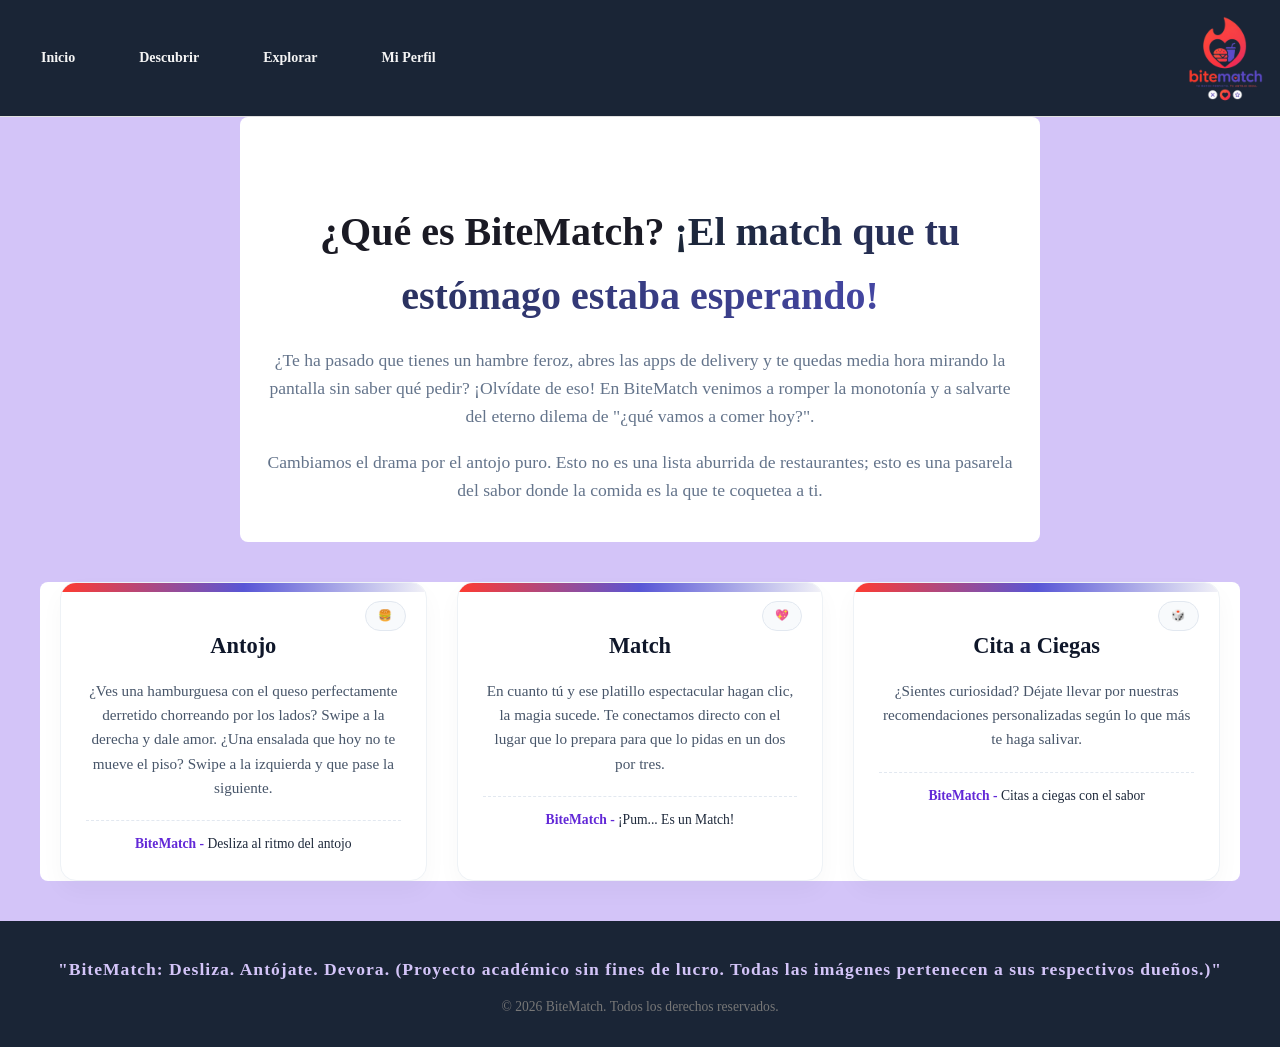
==== index.html @ 39c51959 "Add files via upload" ====
<!DOCTYPE html>
<html lang="es">
<head>
    <meta charset="UTF-8">
    <meta name="viewport" content="width=device-width, initial-scale=1.0">
    <title>BiteMatch</title>
    <link rel="stylesheet" href="estilos.css">
</head>
<body>

    <header class="main-header">
        <nav class="nav-menu">
            <a href="index.html">Inicio</a>
            <a href="2descubre.html">Descubrir</a>
            <a href="explorar.html">Explorar</a>
            <a href="miperfil.html">Mi Perfil</a>
        </nav>
        <div class="logo-container">
            <img src="Logo-removebg-preview.png"Logo de BiteMatch">
        </div>
    </header>

    <main class="content-container">
        
        <section class="intro-section">
            <h2>¿Qué es BiteMatch? <span class="texto-gradiente">¡El match que tu estómago estaba esperando!</span></h2>
            <p>¿Te ha pasado que tienes un hambre feroz, abres las apps de delivery y te quedas media hora mirando la pantalla sin saber qué pedir? ¡Olvídate de eso! En BiteMatch venimos a romper la monotonía y a salvarte del eterno dilema de "¿qué vamos a comer hoy?".</p>
            <p>Cambiamos el drama por el antojo puro. Esto no es una lista aburrida de restaurantes; esto es una pasarela del sabor donde la comida es la que te coquetea a ti.</p>
        </section>

        <section class="grid-herramientas">

            <article class="card-herramienta card-video">
                <div class="badge-plataforma">🍔</div>
                <div class="card-body">
                    <h3>Antojo</h3>
                    <p class="descripcion">¿Ves una hamburguesa con el queso perfectamente derretido chorreando por los lados? Swipe a la derecha y dale amor. ¿Una ensalada que hoy no te mueve el piso? Swipe a la izquierda y que pase la siguiente.</p>
                    <span class="uso-clave"><strong>BiteMatch -</strong> Desliza al ritmo del antojo</span>
                </div>
            </article>

            <article class="card-herramienta card-gestion">
                <div class="badge-plataforma">💖</div>
                <div class="card-body">
                    <h3>Match</h3>
                    <p class="descripcion">En cuanto tú y ese platillo espectacular hagan clic, la magia sucede. Te conectamos directo con el lugar que lo prepara para que lo pidas en un dos por tres.</p>
                    <span class="uso-clave"><strong>BiteMatch -</strong> ¡Pum... Es un Match!</span>
                </div>
            </article>

            <article class="card-herramienta card-diseno">
                <div class="badge-plataforma">🎲</div>
                <div class="card-body">
                    <h3>Cita a Ciegas</h3>
                    <p class="descripcion">¿Sientes curiosidad? Déjate llevar por nuestras recomendaciones personalizadas según lo que más te haga salivar.</p>
                    <span class="uso-clave"><strong>BiteMatch -</strong> Citas a ciegas con el sabor</span>
                </div>
            </article>

        </section>
    </main>
<footer class="main-footer">
        <p class="slogan">"BiteMatch: Desliza. Antójate. Devora. (Proyecto académico sin fines de lucro. Todas las imágenes pertenecen a sus respectivos dueños.)"</p>
        <p class="copyright">&copy; 2026 BiteMatch. Todos los derechos reservados.</p>
    </footer>
</body>
</html>
</body>
</html>
---- estilos.css ----
@font-face { font-family : "Jupiteroid"; src: url(jupiteroid/Jupiteroid-Bold.ttf); font-weight: bold;}
body { font-family: "Jupiteroid", san-serif ; line-height: 1.6; margin: 0; padding: 0; background: #D3C4F8; background-attachment: fixed; align-items: center; color: #333333; }
.main-header { background:#1A2536; color: #1A2536; padding: 1rem; align-items: center; text-align: center; display: flex; justify-content: space-between; padding: 8px 5px;  border-bottom: 1px solid #e0e0e0;}
.logo-container img { max-height: 100px; width: auto; display: block;}
.nav-menu { background:#1A2536; padding: 5px 10px; text-align: center; display: flex; gap: 12px; }
.nav-menu a { color: whitesmoke; margin: 0 15px; text-decoration: none; font-weight: bold;  font-size: 14px; text-shadow: black; padding: 0.1px 11px} 
nav a:hover { color: #5856D6;  text-decoration: underline;}
section {text-align: center; padding: 20px; max-width: 800px; margin: auto; background: white; margin-top: 20px; border-radius: 8px; }
  /* USO CELULAR */
* {
    box-sizing: border-box;
}
/* Hace que las imágenes y tarjetas se adapten al ancho móvil */
img {
    max-width: 100%;
    height: auto;
}
/* Reglas específicas para pantallas de teléfono */
@media (max-width: 600px) {
    body {
        padding: 10px;
    }
    .tinder-section,
    .food-card {
        width: 100%;
        max-width: 100%;
    }
    .filtros-avanzados {
        flex-direction: column;
        align-items: stretch;
    }
}
:root {
            --primary-red: #ff4b4b;
            --primary-purple: #6332c2;
            --gradient-main:#1A2536;
        }
        .toggle-checkbox:checked {
            right: 0;
            border-color: var(--primary-red);
        }
        .toggle-checkbox:checked + .toggle-label {
            background-color: var(--primary-red);
        }

        .btn-gradient {
            background: var(--gradient-main);
            transition: all 0.3s ease;
        }
        .btn-gradient:hover {
            opacity: 0.9;
            transform: translateY(-1px);
        }
        .btn-gradient:active {
            transform: scale(0.98);
        }

        .input-field {
            width: 100%;
            padding: 12px 16px;
            border-radius: 12px;
            border: 1px solid #e5e7eb;
            background-color: #f9fafb;
            transition: border-color 0.2s;
        }
        .input-field:focus {
            outline: none;
            border-color: var(--primary-purple);
            background-color: white;
        }

        .avatar-gradient {
            background: var(--gradient-main);
        }
.intro-section {
    text-align: center;
    padding: 50px 20px 20px;
    max-width: 800px;
    margin: 0 auto;
}
.intro-section h2 {
    font-size: 2.5rem;
    color: #1a1a24;
    margin-bottom: 10px;
    font-weight: 800;
}
.texto-gradiente {
    background: linear-gradient(45deg, #1A2536, #5856D6, #F2F2F7);
    background-size: 300% auto;
    -webkit-background-clip: text;
    -webkit-text-fill-color: transparent;
    font-weight: 900;
}
.intro-section p {
    color: #64748b;
    font-size: 1.1rem;
}
.grid-herramientas {
    display: grid;
    grid-template-columns: repeat(auto-fit, minmax(320px, 1fr));
    gap: 30px;
    max-width: 1200px;
    margin: 40px auto;
    padding: 0 20px;
}
.card-herramienta {
    background-color: #ffffff;
    border-radius: 16px;
    position: relative;
    padding: 30px 25px 25px;
    box-shadow: 0 10px 25px rgba(0, 0, 0, 0.03);
    border: 1px solid #eef2f6;
    overflow: hidden;
    transition: all 0.3s cubic-bezier(0.25, 0.8, 0.25, 1);
}
.card-herramienta:hover {
    transform: translateY(-8px);
    box-shadow: 0 20px 35px rgba(98, 40, 215, 0.12);
}
.card-herramienta::before {
    content: '';
    position: absolute;
    top: 0;
    left: 0;
    width: 100%;
    height: 9px;
}
.card-video::before { background: linear-gradient(95deg, #FF3B30, #5856D6, #F2F2F7); }      
.card-gestion::before { background: linear-gradient(95deg, #FF3B30, #5856D6, #F2F2F7); }     
.card-diseno::before { background:linear-gradient(95deg, #FF3B30, #5856D6, #F2F2F7); }      
.badge-plataforma {
    position: absolute;
    top: 18px;
    right: 20px;
    background-color: #f8fafc;
    color: #475569;
    font-size: 0.7rem;
    font-weight: 700;
    padding: 5px 12px;
    border-radius: 30px;
    text-transform: uppercase;
    letter-spacing: 0.5px;
    border: 1px solid #e2e8f0;
}
.card-body h3 {
    margin-top: 15px;
    margin-bottom: 12px;
    color: #0f172a;
    font-size: 1.4rem;
    font-weight: 700;
}
.descripcion {
    color: #475569;
    font-size: 0.95rem;
    line-height: 1.6;
    margin-bottom: 20px;
}
.uso-clave {
    display: block;
    font-size: 0.85rem;
    color: #1e293b;
    border-top: 1px dashed #e2e8f0;
    padding-top: 12px;
}
.uso-clave strong {
    color: #6228d7;
}
.main-footer {
    background-color:#1A2536;; 
    text-align: center;
    padding: 15px 20px;
    margin-top: 40px;
    border-top: 1px solid rgba(0, 0, 0, 0.05);
}
.main-footer .slogan {
    font-size: 1.1rem;
    font-weight: bold;
    color: #D3C4F8;
    letter-spacing: 1px;
    margin-bottom: 5px;
}
.main-footer .copyright {
    font-size: 0.85rem;
    color: #777;
}

/* 2.SECCIÓN : BÚSQUEDA, FILTROS Y BURBUJAS*/
.explorar-section { 
    padding: 50px 20px; 
    max-width: 850px; 
    margin: 0 auto; 
}

.filtros-avanzados { 
    display: flex; 
    justify-content: space-between; 
    align-items: center; 
    gap: 20px; 
    background-color: #ffffff; 
    padding: 20px 25px; 
    border: 1px solid #e2e8f0; 
    margin-bottom: 40px; 
    flex-wrap: wrap; 
}

.filtro-grupo label { 
    font-size: 0.85rem; 
    font-weight: 700; 
    color: #4a5568; 
    margin-bottom: 6px; 
    text-transform: uppercase; 
    letter-spacing: 0.5px; 
}

.slider-contenedor { 
    display: flex; 
    align-items: center; 
    width: 100%; 
    gap: 12px; 
}

.slider-filtro { 
    flex-grow: 1; 
    accent-color: #5856D6; 
    cursor: pointer; 
}

.burbujas-contenedor { 
    display: flex; 
    flex-wrap: wrap; 
    justify-content: center; 
    gap: 12px; 
    padding: 20px 10px; 
    width: 100%; 
    max-width: 1000px; 
    margin: 0 auto; 
}

.burbuja-antojo { 
    display: inline-flex; 
    align-items: center; 
    gap: 8px; 
    padding: 10px 20px; 
    background-color: #ffffff; 
    color: #333333; 
    font-size: 14px; 
    font-weight: 600; 
    border: 1px solid #e2e8f0; 
    cursor: pointer; 
}

.burbuja-antojo:hover { 
    background-color: #FF3B30; 
    color: #ffffff; 
    border-color: #FF3B30; 
}

.burbuja-emoji { font-size: 18px; line-height: 1; }
.burbuja-texto { white-space: nowrap; }
select {
    padding: 8px 12px;
    border: 1px solid #ccc; 
    border-radius: 8px;
    background-color: #ffffff;
    font-size: 14px;
    cursor:pointer;
    outline:none;
    }
    select:hover {
        border-color: #5856D6;
    }
  
input[type="text"] {
    padding: 8px 12px;
    border: 1px solid #ccc;
    border-radius: 8px;
    font-size: 14px;
    outline: none;
}

button {
    padding: 8px 16px;
    border: none;
    border-radius: 8px;
    background-color: #5856D6;
    color: white;
    font-size: 14px;
    font-weight: bold;
    cursor: pointer;
}

button:hover {
    background-color: #FF3B30;
}
/* ==========================================================================
   3. ESTILOS EXCLUSIVOS PARA LA SECCIÓN "DESCUBRIR" (ESTILO TINDER)
   ========================================================================== */
.descubrir-container {
    display: flex;
    justify-content: center;
    align-items: center;
    min-height: calc(100vh - 220px);
    padding: 20px 10px;
}
.tinder-section {
    position: relative;
    width: 100%;
    max-width: 520px; 
    display: flex;
    flex-direction: column;
    align-items: center;
    gap: 25px;
}
.food-card {
    position: relative;
    width: 100%;
    height: 360px; 
    border-radius: 24px;
    overflow: hidden;
    background-color: #fff;
    box-shadow: 0 12px 35px rgba(0, 0, 0, 0.15);
    transition: transform 0.45s cubic-bezier(0.175, 0.885, 0.32, 1.275), opacity 0.45s ease;
    user-select: none;
    cursor: pointer;
}
.card-image-real {
    width: 100%;
    height: 100%;
    object-fit: cover;
    display: block;
}
.card-info-tinder {
    position: absolute;
    bottom: 0;
    left: 0;
    width: 100%;
    padding: 50px 20px 25px 20px;
    background: linear-gradient(to top, rgba(0, 0, 0, 0.85) 0%, rgba(0, 0, 0, 0.3) 65%, transparent 100%);
    color: white;
    z-index: 2;
    text-align: left;
}
.card-info-tinder h3 {
    font-size: 28px;
    font-weight: 700;
    margin-bottom: 4px;
    color: #ffffff;
}
.card-info-tinder p {
    font-size: 16px;
    opacity: 0.9;
    color: #f1f5f9;
}
.indicadores-fotos {
    position: absolute;
    top: 15px;
    left: 15px;
    right: 15px;
    display: flex;
    gap: 6px;
    z-index: 3;
}
.indicador-barra {
    flex: 1;
    height: 4px;
    background: rgba(255, 255, 255, 0.35);
    border-radius: 2px;
}
.indicador-barra.active {
    background: rgba(255, 255, 255, 0.95);
}
.tinder-buttons {
    display: flex !important;
    justify-content: center !important;
    align-items: center !important;
    gap: 20px !important;
    width: 100% !important;
    margin-top: 15px !important;
    margin-bottom: 15px !important;
    z-index: 10 !important;
}
.btn-tinder {
    border: none !important;
    background-color: #ffffff !important; 
    border-radius: 50% !important;
    display: flex !important;
    justify-content: center !important;
    align-items: center !important;
    cursor: pointer !important;
    box-shadow: 0 8px 20px rgba(0, 0, 0, 0.15) !important; 
    transition: transform 0.2s cubic-bezier(0.175, 0.885, 0.32, 1.275) !important;
    padding: 0 !important;
}

.btn-tinder:hover { 
    transform: scale(1.15) !important; 
}

.btn-tinder:active { 
    transform: scale(0.9) !important; 
    }
.hui {
    margin: 55m
    }
/* Dimensiones y colores de los iconos para X, Estrella y Corazón */
.btn-dislike { 
    width: 65px !important; 
    height: 65px !important; 
    font-size: 24px !important; 
    color: #ff002b !important; 
}

.btn-superlike { 
    width: 52px !important; 
    height: 52px !important; 
    font-size: 20px !important; 
    color: #ffcc00 !important; 
}

.btn-like { 
    width: 65px !important; 
    height: 65px !important; 
    font-size: 24px !important; 
    color: #ff0000 !important; 
}


.swipe-left { transform: translateX(-150%) rotate(-15deg) !important; opacity: 0; }
.swipe-right { transform: translateX(150%) rotate(15deg) !important; opacity: 0; }

.match-popup {
    position: fixed;
    top: 0;
    left: 0;
    width: 100%;
    height: 100%;
    background-color: rgba(0, 0, 0, 0.85);
    display: flex;
    justify-content: center;
    align-items: center;
    z-index: 999;
    opacity: 0;
    pointer-events: none;
    transition: opacity 0.3s ease;
}
.match-popup.show { opacity: 1; pointer-events: auto; }
.match-content {
    background: white;
    width: 85%;
    max-width: 320px;
    padding: 35px 25px;
    border-radius: 24px;
    text-align: center;
}
.match-content h2 { color: #ea580c; font-size: 26px; margin-bottom: 12px; }
.match-content p { color: #64748b; font-size: 15px; margin-bottom: 15px; }
.match-emoji { font-size: 40px; margin-bottom: 25px; }

.btn-continuar {
    background: linear-gradient(135deg, #f97316, #ea580c);
    color: white;
    border: none;
    padding: 14px 30px;
    border-radius: 50px;
    font-size: 16px;
    font-weight: 600;
    cursor: pointer;
    width: 100%;
}
section { text-align: center; padding: 20px; max-width: 800px; background: white; }
/* ==========================================
   4. Categorías de Comida (Enlaces a Unsplash)
   ========================================== */
.categorias-container {
    display: flex;
    flex-wrap: wrap;
    justify-content: center;
    gap: 12px;
    max-width: 850px;
    margin: 20px auto 30px auto;
    padding: 0 15px;
}

.btn-categoria {
    display: inline-flex;
    align-items: center;
    gap: 8px;
    padding: 10px 20px;
    background-color: #ffffff;
    border: 1px solid #e0e0e0;
    border-radius: 12px;
    color: #333333;
    font-size: 15px;
    font-weight: 600;
    text-decoration: none;
    box-shadow: 0 2px 5px rgba(0, 0, 0, 0.05);
    transition: all 0.2s ease-in-out;
}

.btn-categoria:hover {
    transform: translateY(-2px);
    box-shadow: 0 4px 10px rgba(0, 0, 0, 0.1);
    border-color: #ccc;
    background-color: #f9f9f9;
}
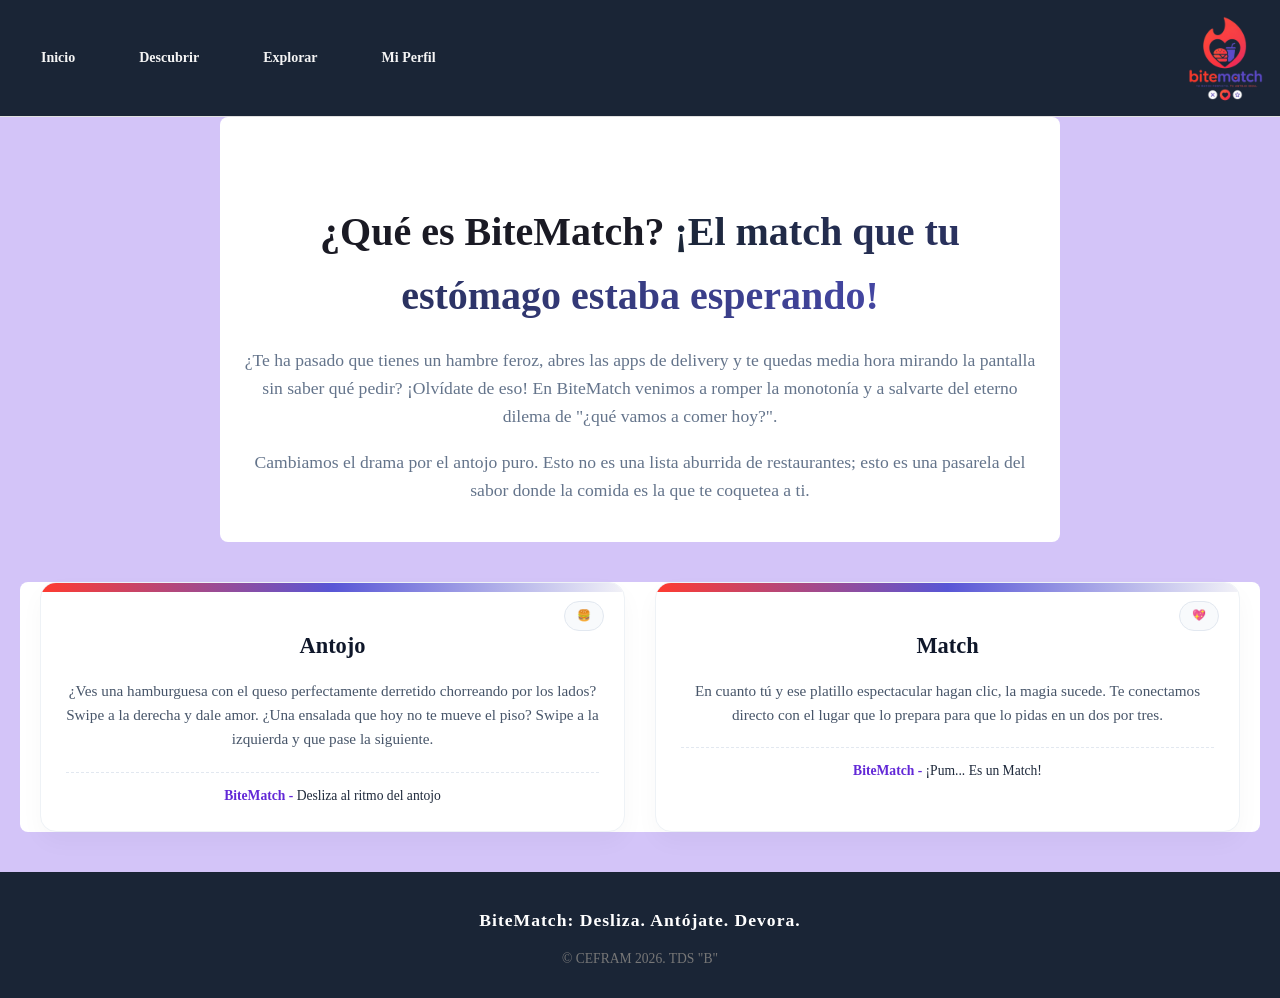
==== commit 3cb0f97d: "Add files via upload" ====
--- a/index.html
+++ b/index.html
@@ -48,20 +48,11 @@
                 </div>
             </article>
 
-            <article class="card-herramienta card-diseno">
-                <div class="badge-plataforma">🎲</div>
-                <div class="card-body">
-                    <h3>Cita a Ciegas</h3>
-                    <p class="descripcion">¿Sientes curiosidad? Déjate llevar por nuestras recomendaciones personalizadas según lo que más te haga salivar.</p>
-                    <span class="uso-clave"><strong>BiteMatch -</strong> Citas a ciegas con el sabor</span>
-                </div>
-            </article>
-
         </section>
     </main>
-<footer class="main-footer">
-        <p class="slogan">"BiteMatch: Desliza. Antójate. Devora. (Proyecto académico sin fines de lucro. Todas las imágenes pertenecen a sus respectivos dueños.)"</p>
-        <p class="copyright">&copy; 2026 BiteMatch. Todos los derechos reservados.</p>
+ <footer class="main-footer">
+        <p class="slogan">BiteMatch: Desliza. Antójate. Devora.</p>
+        <p class="copyright">&copy; CEFRAM 2026. TDS "B"</p>
     </footer>
 </body>
 </html>
--- a/estilos.css
+++ b/estilos.css
@@ -6,30 +6,24 @@
 .nav-menu a { color: whitesmoke; margin: 0 15px; text-decoration: none; font-weight: bold;  font-size: 14px; text-shadow: black; padding: 0.1px 11px} 
 nav a:hover { color: #5856D6;  text-decoration: underline;}
 section {text-align: center; padding: 20px; max-width: 800px; margin: auto; background: white; margin-top: 20px; border-radius: 8px; }
-  /* USO CELULAR */
-* {
-    box-sizing: border-box;
-}
-/* Hace que las imágenes y tarjetas se adapten al ancho móvil */
-img {
-    max-width: 100%;
-    height: auto;
-}
-/* Reglas específicas para pantallas de teléfono */
+ /* REGLAS ESPECÍFICAS PARA CELULAR (Al final del archivo) */
 @media (max-width: 600px) {
-    body {
-        padding: 10px;
-    }
-    .tinder-section,
-    .food-card {
-        width: 100%;
-        max-width: 100%;
+    .main-header {
+        flex-direction: column;
+        gap: 10px;
+    }
+    .nav-menu {
+        justify-content: center;
     }
     .filtros-avanzados {
         flex-direction: column;
         align-items: stretch;
     }
-}
+    .grid-herramientas {
+        grid-template-columns: 1fr;
+    }
+}
+
 :root {
             --primary-red: #ff4b4b;
             --primary-purple: #6332c2;
@@ -166,7 +160,7 @@
     color: #6228d7;
 }
 .main-footer {
-    background-color:#1A2536;; 
+    background-color:#1a2536; 
     text-align: center;
     padding: 15px 20px;
     margin-top: 40px;
@@ -175,7 +169,7 @@
 .main-footer .slogan {
     font-size: 1.1rem;
     font-weight: bold;
-    color: #D3C4F8;
+    color: white;
     letter-spacing: 1px;
     margin-bottom: 5px;
 }
@@ -400,7 +394,7 @@
     transform: scale(0.9) !important; 
     }
 .hui {
-    margin: 55m
+    margin: 55m;
     }
 /* Dimensiones y colores de los iconos para X, Estrella y Corazón */
 .btn-dislike { 
@@ -467,39 +461,4 @@
     cursor: pointer;
     width: 100%;
 }
-section { text-align: center; padding: 20px; max-width: 800px; background: white; }
-/* ==========================================
-   4. Categorías de Comida (Enlaces a Unsplash)
-   ========================================== */
-.categorias-container {
-    display: flex;
-    flex-wrap: wrap;
-    justify-content: center;
-    gap: 12px;
-    max-width: 850px;
-    margin: 20px auto 30px auto;
-    padding: 0 15px;
-}
-
-.btn-categoria {
-    display: inline-flex;
-    align-items: center;
-    gap: 8px;
-    padding: 10px 20px;
-    background-color: #ffffff;
-    border: 1px solid #e0e0e0;
-    border-radius: 12px;
-    color: #333333;
-    font-size: 15px;
-    font-weight: 600;
-    text-decoration: none;
-    box-shadow: 0 2px 5px rgba(0, 0, 0, 0.05);
-    transition: all 0.2s ease-in-out;
-}
-
-.btn-categoria:hover {
-    transform: translateY(-2px);
-    box-shadow: 0 4px 10px rgba(0, 0, 0, 0.1);
-    border-color: #ccc;
-    background-color: #f9f9f9;
-}+section { text-align: center; padding: 20px; max-width: 800px; background: white; }
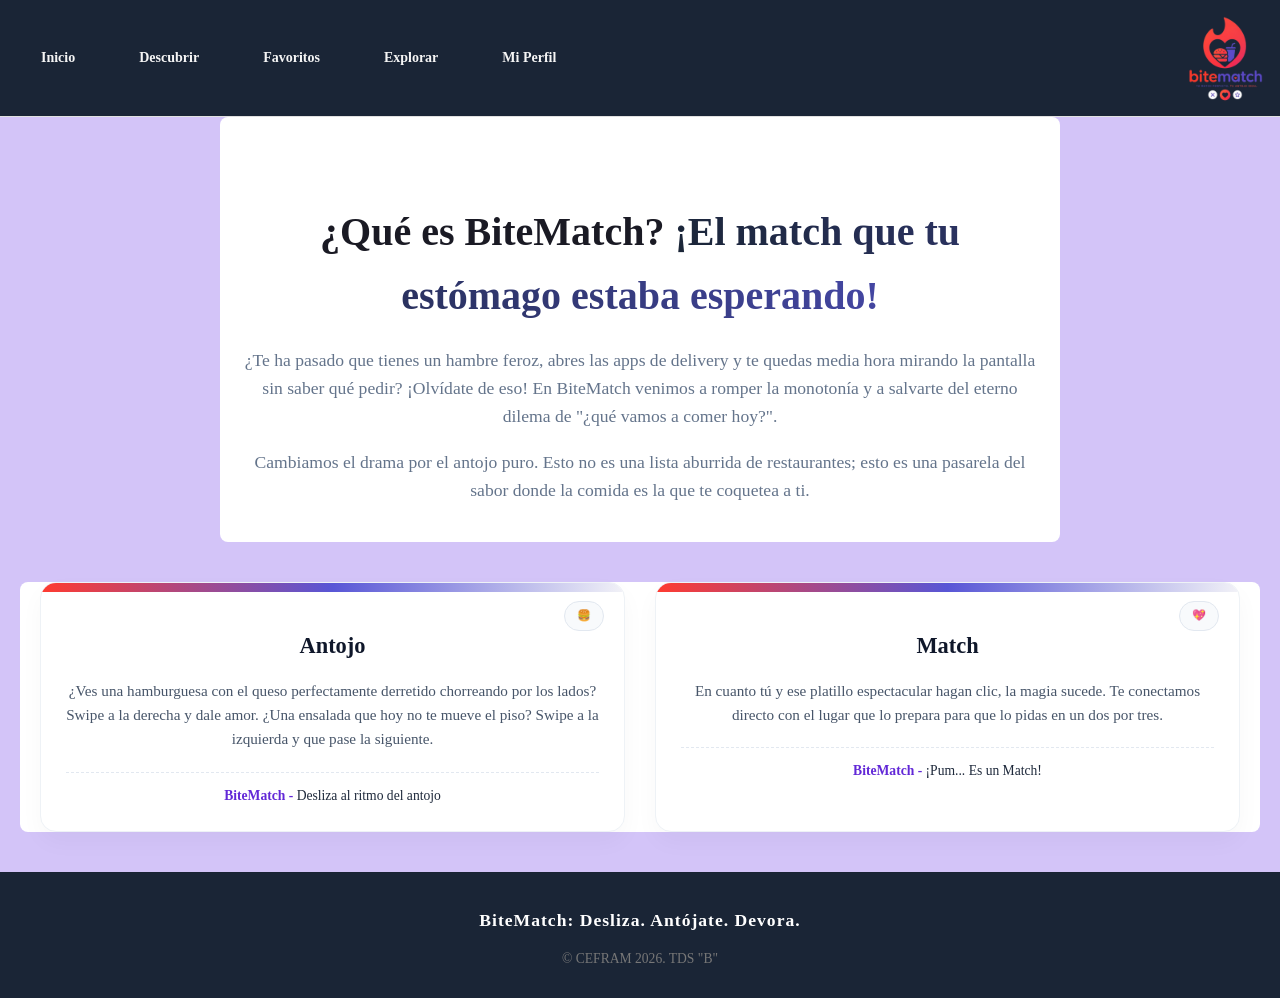
==== commit 23830707: "Add 'Favoritos' link to navigation menu" ====
--- a/index.html
+++ b/index.html
@@ -12,7 +12,8 @@
         <nav class="nav-menu">
             <a href="index.html">Inicio</a>
             <a href="2descubre.html">Descubrir</a>
-            <a href="explorar.html">Explorar</a>
+            <a href="favoritos.html">Favoritos</a>
+            <a href="explorar.html">Explorar</a> 
             <a href="miperfil.html">Mi Perfil</a>
         </nav>
         <div class="logo-container">
@@ -57,4 +58,4 @@
 </body>
 </html>
 </body>
-</html>+</html>
--- a/estilos.css
+++ b/estilos.css
@@ -6,21 +6,35 @@
 .nav-menu a { color: whitesmoke; margin: 0 15px; text-decoration: none; font-weight: bold;  font-size: 14px; text-shadow: black; padding: 0.1px 11px} 
 nav a:hover { color: #5856D6;  text-decoration: underline;}
 section {text-align: center; padding: 20px; max-width: 800px; margin: auto; background: white; margin-top: 20px; border-radius: 8px; }
- /* REGLAS ESPECÍFICAS PARA CELULAR (Al final del archivo) */
-@media (max-width: 600px) {
+ /* REGLAS ESPECÍFICAS PARA CELULAR */
+@media (max-width: 768px) {
     .main-header {
-        flex-direction: column;
-        gap: 10px;
-    }
+        flex-direction: column !important;
+        gap: 10px !important;
+    }
+
     .nav-menu {
-        justify-content: center;
-    }
+        flex-direction: column !important; /* Apila Inicio, Descubrir, Explorar y Mi Perfil en vertical */
+        align-items: center !important;
+        gap: 12px !important;
+        width: 100% !important;
+    }
+
+    .nav-menu a {
+        display: block !important;
+        margin: 4px 0 !important;
+        padding: 8px 0 !important;
+        width: 100% !important;
+        text-align: center !important;
+    }
+
     .filtros-avanzados {
-        flex-direction: column;
-        align-items: stretch;
-    }
+        flex-direction: column !important;
+        align-items: stretch !important;
+    }
+
     .grid-herramientas {
-        grid-template-columns: 1fr;
+        grid-template-columns: 1fr !important;
     }
 }
 
@@ -461,4 +475,4 @@
     cursor: pointer;
     width: 100%;
 }
-section { text-align: center; padding: 20px; max-width: 800px; background: white; }+section { text-align: center; padding: 20px; max-width: 800px; background: white; }
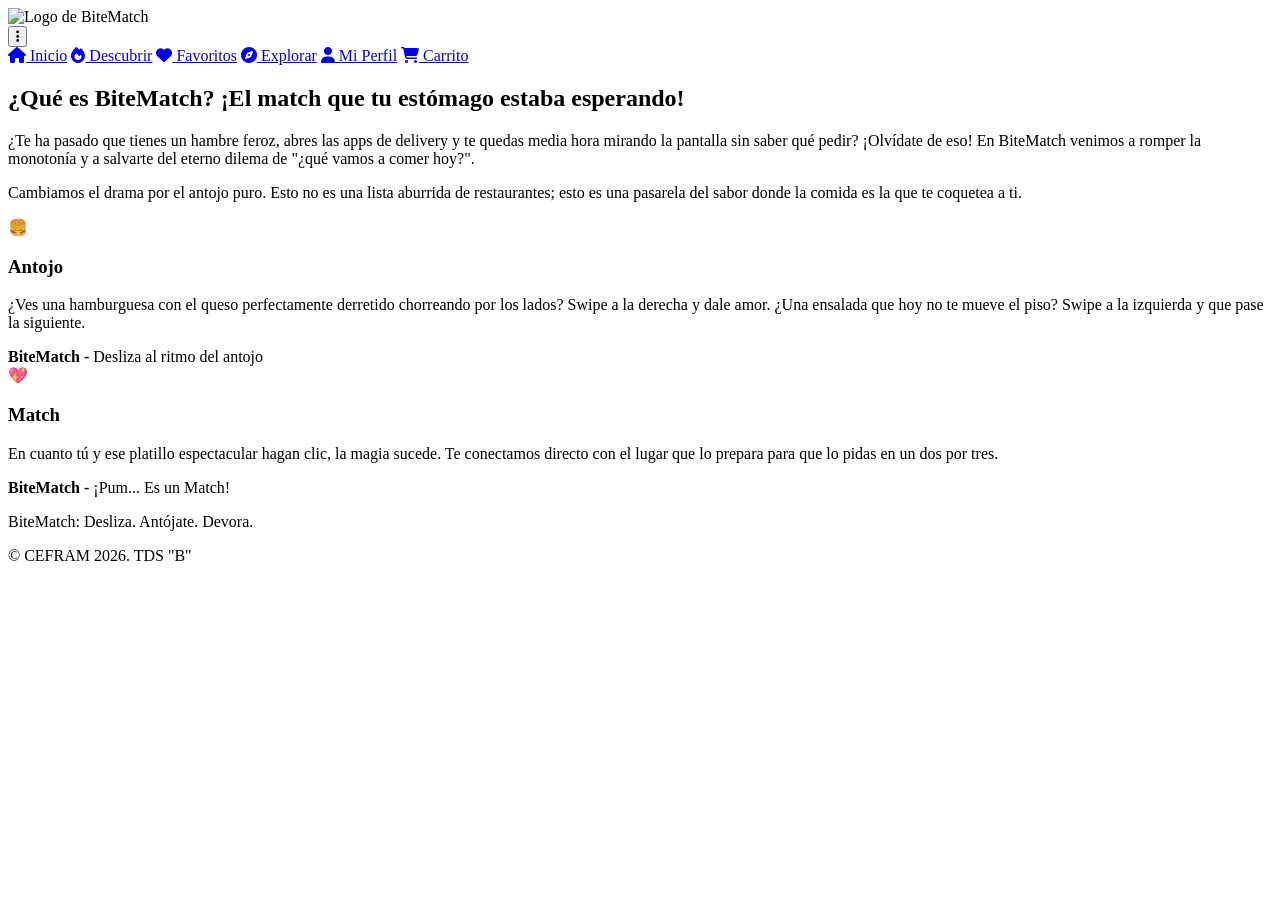
==== commit 99e288a1: "Add files via upload" ====
--- a/index.html
+++ b/index.html
@@ -4,22 +4,31 @@
     <meta charset="UTF-8">
     <meta name="viewport" content="width=device-width, initial-scale=1.0">
     <title>BiteMatch</title>
-    <link rel="stylesheet" href="estilos.css">
+    <link href="https://cdnjs.cloudflare.com/ajax/libs/font-awesome/6.4.0/css/all.min.css" rel="stylesheet">
+    <link rel="stylesheet" href="../estilo/estilos.css">
 </head>
 <body>
 
-    <header class="main-header">
-        <nav class="nav-menu">
-            <a href="index.html">Inicio</a>
-            <a href="2descubre.html">Descubrir</a>
-            <a href="favoritos.html">Favoritos</a>
-            <a href="explorar.html">Explorar</a> 
-            <a href="miperfil.html">Mi Perfil</a>
-        </nav>
-        <div class="logo-container">
-            <img src="Logo-removebg-preview.png"Logo de BiteMatch">
-        </div>
-    </header>
+ <header class="main-header">
+    <div class="logo-container">
+        <img src="../imagen/Logo-removebg-preview.png" alt="Logo de BiteMatch">
+    </div>
+
+    <!-- Botón de 3 puntos para celular -->
+    <button class="menu-toggle" id="menuToggle" aria-label="Abrir menú">
+        <i class="fa-solid fa-ellipsis-vertical"></i>
+    </button>
+
+    <!-- Menú de navegación -->
+    <nav class="nav-menu" id="navMenu">
+        <a href="index.html"><i class="fa-solid fa-house"></i> Inicio</a>
+        <a href="2descubre.html"><i class="fa-solid fa-fire"></i> Descubrir</a>
+        <a href="favoritos.html"><i class="fa-solid fa-heart"></i> Favoritos</a>
+        <a href="explorar.html"><i class="fa-solid fa-compass"></i> Explorar</a> 
+        <a href="miperfil.html"><i class="fa-solid fa-user"></i> Mi Perfil</a>
+        <a href="carrito.html"><i class="fa-solid fa-cart-shopping"></i> Carrito </a>
+    </nav>
+</header>
 
     <main class="content-container">
         
@@ -55,7 +64,23 @@
         <p class="slogan">BiteMatch: Desliza. Antójate. Devora.</p>
         <p class="copyright">&copy; CEFRAM 2026. TDS "B"</p>
     </footer>
+    <script>
+    const menuToggle = document.getElementById('menuToggle');
+    const navMenu = document.getElementById('navMenu');
+
+    if (menuToggle && navMenu) {
+        menuToggle.addEventListener('click', () => {
+            navMenu.classList.toggle('active');
+        });
+
+        // Cerrar el menú si el usuario hace clic fuera de él
+        document.addEventListener('click', (e) => {
+            if (!menuToggle.contains(e.target) && !navMenu.contains(e.target)) {
+                navMenu.classList.remove('active');
+            }
+        });
+    }
+</script>
 </body>
+
 </html>
-</body>
-</html>
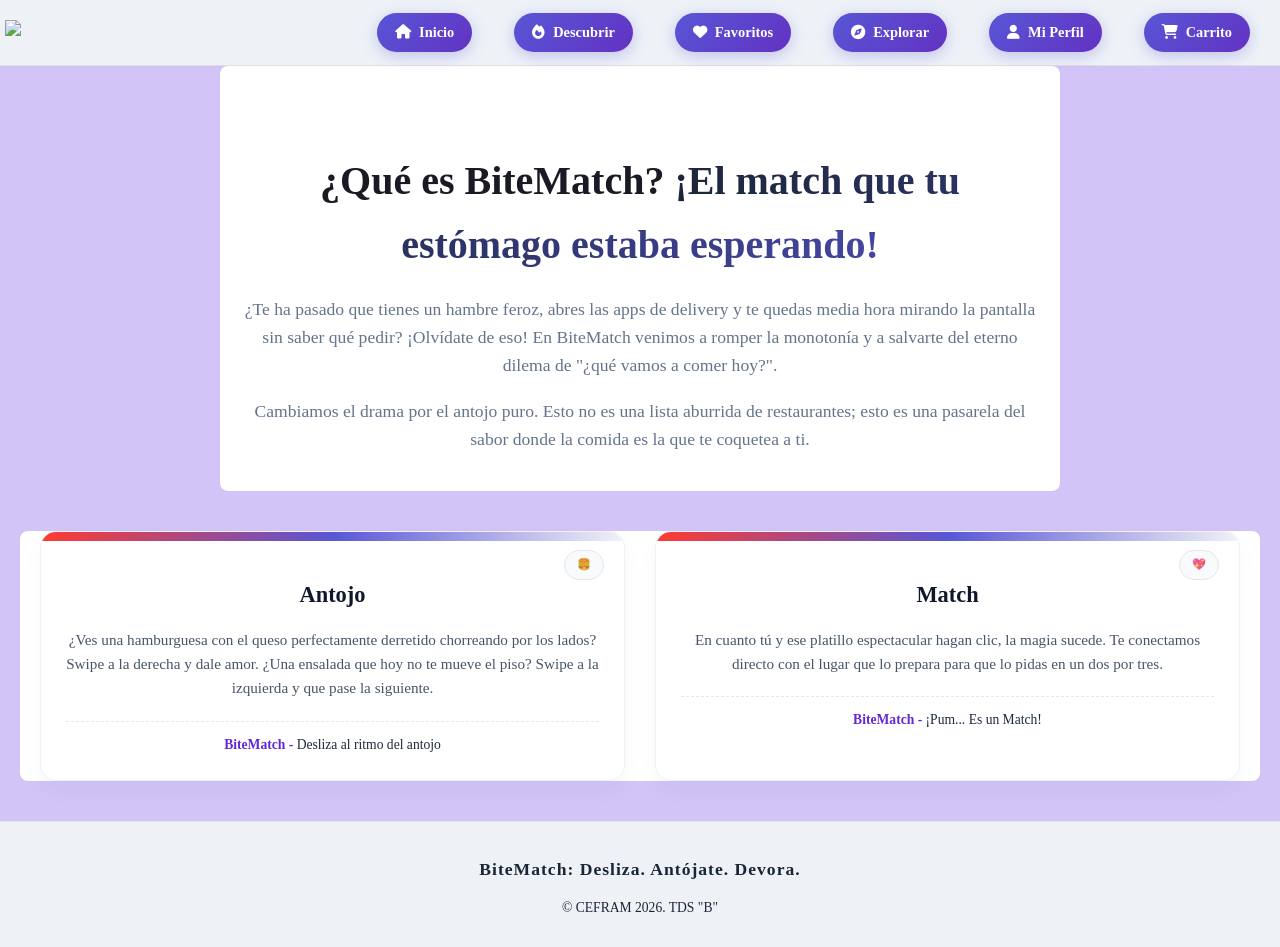
==== commit 8cbd8ae6: "Fix HTML structure and update stylesheet link" ====
--- a/index.html
+++ b/index.html
@@ -5,7 +5,7 @@
     <meta name="viewport" content="width=device-width, initial-scale=1.0">
     <title>BiteMatch</title>
     <link href="https://cdnjs.cloudflare.com/ajax/libs/font-awesome/6.4.0/css/all.min.css" rel="stylesheet">
-    <link rel="stylesheet" href="../estilo/estilos.css">
+    <link rel="stylesheet" href="estilos.css">
 </head>
 <body>
 
--- a/estilos.css
+++ b/estilos.css
@@ -0,0 +1,912 @@
+@font-face { font-family : "Jupiteroid"; src: url(jupiteroid/Jupiteroid-Bold.ttf); font-weight: bold;}
+body { font-family: "Jupiteroid", san-serif ; line-height: 1.6; margin: 0; padding: 0; background: #D3C4F8; background-attachment: fixed; align-items: center; color: #333333; }
+.main-header { background:#EEF2F7; color: #EEF2F7; padding: 1rem; align-items: center; text-align: center; display: flex; justify-content: space-between; padding: 8px 5px;  border-bottom: 1px solid #e0e0e0;}
+.logo-container img { max-height: 95px; width: auto; display: block;}
+.nav-menu { background:#EEF2F7; padding: 5px 10px; text-align: center; display: flex; gap: 12px; }
+.nav-menu a { color: whitesmoke; margin: 0 15px; text-decoration: none; font-weight: bold;  font-size: 14px; text-shadow: black; padding: 0.1px 11px} 
+nav a:hover { color: #5856D6;  text-decoration: underline;}
+section {text-align: center; padding: 20px; max-width: 800px; margin: auto; background: white; margin-top: 20px; border-radius: 8px; }
+
+.menu-toggle {
+    display: none;
+    background: transparent;
+    border: none;
+    color: white;
+    font-size: 22px;
+    cursor: pointer;
+    padding: 8px 12px;
+    border-radius: 8px;
+    transition: background 0.2s;
+}
+
+.menu-toggle:hover {
+    background: rgba(255, 255, 255, 0.1);
+}
+
+/* REGLAS ESPECÍFICAS PARA CELULARES (Menú Desplegable) */
+@media (max-width: 768px) {
+    .main-header {
+        position: relative;
+        justify-content: space-between !important;
+        align-items: center !important;
+        padding: 10px 15px !important;
+    }
+
+    /* Mostrar botón de 3 puntos en móviles */
+    .menu-toggle {
+        display: block !important;
+    }
+
+    /* Menú vertical oculto por defecto */
+    .nav-menu {
+        display: none !important; /* Se oculta hasta hacer clic */
+        position: absolute;
+        top: 100%;
+        left: 0;
+        width: 100%;
+        background-color: #1A2536;
+        flex-direction: column !important;
+        align-items: stretch !important;
+        gap: 5px !important;
+        padding: 15px !important;
+        box-shadow: 0 10px 25px rgba(0, 0, 0, 0.3);
+        border-bottom: 3px solid #5856D6;
+        z-index: 100;
+    }
+
+    /* Clase activa que muestra el menú desplegado */
+    .nav-menu.active {
+        display: flex !important;
+    }
+
+    /* Estilo de las opciones apiladas estilo la imagen enviada */
+    .nav-menu a {
+        display: flex !important;
+        align-items: center;
+        gap: 12px;
+        color: #f1f5f9 !important;
+        padding: 12px 16px !important;
+        margin: 2px 0 !important;
+        width: auto !important;
+        text-align: left !important;
+        border-radius: 12px;
+        background: rgba(255, 255, 255, 0.03);
+        font-size: 15px;
+        transition: all 0.2s ease;
+    }
+
+    .nav-menu a:hover, 
+    .nav-menu a:active {
+        background: #5856D6 !important;
+        color: white !important;
+        padding-left: 20px !important;
+    }
+}
+
+:root {
+            --primary-red: #ff4b4b;
+            --primary-purple: #6332c2;
+            --gradient-main:#1A2536;
+        }
+        .toggle-checkbox:checked {
+            right: 0;
+            border-color: var(--primary-red);
+        }
+        .toggle-checkbox:checked + .toggle-label {
+            background-color: var(--primary-red);
+        }
+
+        .btn-gradient {
+            background: var(--gradient-main);
+            transition: all 0.3s ease;
+        }
+        .btn-gradient:hover {
+            opacity: 0.9;
+            transform: translateY(-1px);
+        }
+        .btn-gradient:active {
+            transform: scale(0.98);
+        }
+
+        .input-field {
+            width: 100%;
+            padding: 12px 16px;
+            border-radius: 12px;
+            border: 1px solid #e5e7eb;
+            background-color: #f9fafb;
+            transition: border-color 0.2s;
+        }
+        .input-field:focus {
+            outline: none;
+            border-color: var(--primary-purple);
+            background-color: white;
+        }
+
+        .avatar-gradient {
+            background: var(--gradient-main);
+        }
+.intro-section {
+    text-align: center;
+    padding: 50px 20px 20px;
+    max-width: 800px;
+    margin: 0 auto;
+}
+.intro-section h2 {
+    font-size: 2.5rem;
+    color: #1a1a24;
+    margin-bottom: 10px;
+    font-weight: 800;
+}
+.texto-gradiente {
+    background: linear-gradient(45deg, #1A2536, #5856D6, #F2F2F7);
+    background-size: 300% auto;
+    -webkit-background-clip: text;
+    -webkit-text-fill-color: transparent;
+    font-weight: 900;
+}
+.intro-section p {
+    color: #64748b;
+    font-size: 1.1rem;
+}
+.grid-herramientas {
+    display: grid;
+    grid-template-columns: repeat(auto-fit, minmax(320px, 1fr));
+    gap: 30px;
+    max-width: 1200px;
+    margin: 40px auto;
+    padding: 0 20px;
+}
+.card-herramienta {
+    background-color: #ffffff;
+    border-radius: 16px;
+    position: relative;
+    padding: 30px 25px 25px;
+    box-shadow: 0 10px 25px rgba(0, 0, 0, 0.03);
+    border: 1px solid #eef2f6;
+    overflow: hidden;
+    transition: all 0.3s cubic-bezier(0.25, 0.8, 0.25, 1);
+}
+.card-herramienta:hover {
+    transform: translateY(-8px);
+    box-shadow: 0 20px 35px rgba(98, 40, 215, 0.12);
+}
+.card-herramienta::before {
+    content: '';
+    position: absolute;
+    top: 0;
+    left: 0;
+    width: 100%;
+    height: 9px;
+}
+.card-video::before { background: linear-gradient(95deg, #FF3B30, #5856D6, #F2F2F7); }      
+.card-gestion::before { background: linear-gradient(95deg, #FF3B30, #5856D6, #F2F2F7); }     
+.card-diseno::before { background:linear-gradient(95deg, #FF3B30, #5856D6, #F2F2F7); }      
+.badge-plataforma {
+    position: absolute;
+    top: 18px;
+    right: 20px;
+    background-color: #f8fafc;
+    color: #475569;
+    font-size: 0.7rem;
+    font-weight: 700;
+    padding: 5px 12px;
+    border-radius: 30px;
+    text-transform: uppercase;
+    letter-spacing: 0.5px;
+    border: 1px solid #e2e8f0;
+}
+.card-body h3 {
+    margin-top: 15px;
+    margin-bottom: 12px;
+    color: #0f172a;
+    font-size: 1.4rem;
+    font-weight: 700;
+}
+.descripcion {
+    color: #475569;
+    font-size: 0.95rem;
+    line-height: 1.6;
+    margin-bottom: 20px;
+}
+.uso-clave {
+    display: block;
+    font-size: 0.85rem;
+    color: #1e293b;
+    border-top: 1px dashed #e2e8f0;
+    padding-top: 12px;
+}
+.uso-clave strong {
+    color: #6228d7;
+}
+.main-footer {
+    background-color:#EEF2F7; 
+    text-align: center;
+    padding: 15px 20px;
+    margin-top: 40px;
+    border-top: 1px solid rgba(0, 0, 0, 0.05);
+}
+.main-footer .slogan {
+    font-size: 1.1rem;
+    font-weight: bold;
+    color: #1a2536;
+    letter-spacing: 1px;
+    margin-bottom: 5px;
+}
+.main-footer .copyright {
+    font-size: 0.85rem;
+    color: #1a2536;
+}
+
+/* 2.SECCIÓN : BÚSQUEDA, FILTROS Y BURBUJAS*/
+.explorar-section { 
+    padding: 50px 20px; 
+    max-width: 850px; 
+    margin: 0 auto; 
+}
+
+.filtros-avanzados { 
+    display: flex; 
+    justify-content: space-between; 
+    align-items: center; 
+    gap: 20px; 
+    background-color: #ffffff; 
+    padding: 20px 25px; 
+    border: 1px solid #e2e8f0; 
+    margin-bottom: 40px; 
+    flex-wrap: wrap; 
+}
+
+.filtro-grupo label { 
+    font-size: 0.85rem; 
+    font-weight: 700; 
+    color: #4a5568; 
+    margin-bottom: 6px; 
+    text-transform: uppercase; 
+    letter-spacing: 0.5px; 
+}
+
+.slider-contenedor { 
+    display: flex; 
+    align-items: center; 
+    width: 100%; 
+    gap: 12px; 
+}
+
+.slider-filtro { 
+    flex-grow: 1; 
+    accent-color: #5856D6; 
+    cursor: pointer; 
+}
+
+.burbujas-contenedor { 
+    display: flex; 
+    flex-wrap: wrap; 
+    justify-content: center; 
+    gap: 12px; 
+    padding: 20px 10px; 
+    width: 100%; 
+    max-width: 1000px; 
+    margin: 0 auto; 
+}
+
+.burbuja-antojo { 
+    display: inline-flex; 
+    align-items: center; 
+    gap: 8px; 
+    padding: 10px 20px; 
+    background-color: #ffffff; 
+    color: #333333; 
+    font-size: 14px; 
+    font-weight: 600; 
+    border: 1px solid #e2e8f0; 
+    cursor: pointer; 
+}
+
+.burbuja-antojo:hover { 
+    background-color: #FF3B30; 
+    color: #ffffff; 
+    border-color: #FF3B30; 
+}
+
+.burbuja-emoji { font-size: 18px; line-height: 1; }
+.burbuja-texto { white-space: nowrap; }
+select {
+    padding: 8px 12px;
+    border: 1px solid #ccc; 
+    border-radius: 8px;
+    background-color: #ffffff;
+    font-size: 14px;
+    cursor:pointer;
+    outline:none;
+    }
+    select:hover {
+        border-color: #5856D6;
+    }
+  
+input[type="text"] {
+    padding: 8px 12px;
+    border: 1px solid #ccc;
+    border-radius: 8px;
+    font-size: 14px;
+    outline: none;
+}
+
+button {
+    padding: 8px 16px;
+    border: none;
+    border-radius: 8px;
+    background-color: #5856D6;
+    color: white;
+    font-size: 14px;
+    font-weight: bold;
+    cursor: pointer;
+}
+
+button:hover {
+    background-color: #FF3B30;
+}
+/* ==========================================================================
+   3. ESTILOS EXCLUSIVOS PARA LA SECCIÓN "DESCUBRIR" (ESTILO TINDER)
+   ========================================================================== */
+.descubrir-container {
+    display: flex;
+    justify-content: center;
+    align-items: center;
+    min-height: calc(100vh - 220px);
+    padding: 20px 10px;
+}
+.tinder-section {
+    position: relative;
+    width: 100%;
+    max-width: 520px; 
+    display: flex;
+    flex-direction: column;
+    align-items: center;
+    gap: 25px;
+}
+.food-card {
+    position: relative;
+    width: 100%;
+    height: 360px; 
+    border-radius: 24px;
+    overflow: hidden;
+    background-color: #fff;
+    box-shadow: 0 12px 35px rgba(0, 0, 0, 0.15);
+    transition: transform 0.45s cubic-bezier(0.175, 0.885, 0.32, 1.275), opacity 0.45s ease;
+    user-select: none;
+    cursor: pointer;
+}
+.card-image-real {
+    width: 100%;
+    height: 100%;
+    object-fit: cover;
+    display: block;
+}
+.card-info-tinder {
+    position: absolute;
+    bottom: 0;
+    left: 0;
+    width: 100%;
+    padding: 50px 20px 25px 20px;
+    background: linear-gradient(to top, rgba(0, 0, 0, 0.85) 0%, rgba(0, 0, 0, 0.3) 65%, transparent 100%);
+    color: white;
+    z-index: 2;
+    text-align: left;
+}
+.card-info-tinder h3 {
+    font-size: 28px;
+    font-weight: 700;
+    margin-bottom: 4px;
+    color: #ffffff;
+}
+.card-info-tinder p {
+    font-size: 16px;
+    opacity: 0.9;
+    color: #f1f5f9;
+}
+.indicadores-fotos {
+    position: absolute;
+    top: 15px;
+    left: 15px;
+    right: 15px;
+    display: flex;
+    gap: 6px;
+    z-index: 3;
+}
+.indicador-barra {
+    flex: 1;
+    height: 4px;
+    background: rgba(255, 255, 255, 0.35);
+    border-radius: 2px;
+}
+.indicador-barra.active {
+    background: rgba(255, 255, 255, 0.95);
+}
+.tinder-buttons {
+    display: flex !important;
+    justify-content: center !important;
+    align-items: center !important;
+    gap: 20px !important;
+    width: 100% !important;
+    margin-top: 15px !important;
+    margin-bottom: 15px !important;
+    z-index: 10 !important;
+}
+.btn-tinder {
+    border: none !important;
+    background-color: #ffffff !important; 
+    border-radius: 50% !important;
+    display: flex !important;
+    justify-content: center !important;
+    align-items: center !important;
+    cursor: pointer !important;
+    box-shadow: 0 8px 20px rgba(0, 0, 0, 0.15) !important; 
+    transition: transform 0.2s cubic-bezier(0.175, 0.885, 0.32, 1.275) !important;
+    padding: 0 !important;
+}
+
+.btn-tinder:hover { 
+    transform: scale(1.15) !important; 
+}
+
+.btn-tinder:active { 
+    transform: scale(0.9) !important; 
+    }
+.hui {
+    margin: 55m;
+    }
+/* Dimensiones y colores de los iconos para X, Estrella y Corazón */
+.btn-dislike { 
+    width: 65px !important; 
+    height: 65px !important; 
+    font-size: 24px !important; 
+    color: #ff002b !important; 
+}
+
+.btn-superlike { 
+    width: 52px !important; 
+    height: 52px !important; 
+    font-size: 20px !important; 
+    color: #ffcc00 !important; 
+}
+
+.btn-like { 
+    width: 65px !important; 
+    height: 65px !important; 
+    font-size: 24px !important; 
+    color: #ff0000 !important; 
+}
+
+
+.swipe-left { transform: translateX(-150%) rotate(-15deg) !important; opacity: 0; }
+.swipe-right { transform: translateX(150%) rotate(15deg) !important; opacity: 0; }
+
+.match-popup {
+    position: fixed;
+    top: 0;
+    left: 0;
+    width: 100%;
+    height: 100%;
+    background-color: rgba(0, 0, 0, 0.85);
+    display: flex;
+    justify-content: center;
+    align-items: center;
+    z-index: 999;
+    opacity: 0;
+    pointer-events: none;
+    transition: opacity 0.3s ease;
+}
+.match-popup.show { opacity: 1; pointer-events: auto; }
+.match-content {
+    background: white;
+    width: 85%;
+    max-width: 320px;
+    padding: 35px 25px;
+    border-radius: 24px;
+    text-align: center;
+}
+.match-content h2 { color: #ea580c; font-size: 26px; margin-bottom: 12px; }
+.match-content p { color: #64748b; font-size: 15px; margin-bottom: 15px; }
+.match-emoji { font-size: 40px; margin-bottom: 25px; }
+
+.btn-continuar {
+    background: linear-gradient(135deg, #f97316, #ea580c);
+    color: white;
+    border: none;
+    padding: 14px 30px;
+    border-radius: 50px;
+    font-size: 16px;
+    font-weight: 600;
+    cursor: pointer;
+    width: 100%;
+}
+section { text-align: center; padding: 20px; max-width: 800px; background: white; }
+
+/* ==========================================================================
+   ESTILOS PARA LA SECCIÓN "FAVORITOS" (ESTILO PESTAÑA / TARJETA)
+   ========================================================================== */
+
+/* Tarjeta / Pestaña blanca central */
+.favoritos-container {
+    background: #ffffff;
+    max-width: 800px;
+    margin: 40px auto;
+    padding: 30px;
+    border-radius: 16px;
+    box-shadow: 0 10px 25px rgba(0, 0, 0, 0.08);
+    text-align: left;
+}
+
+/* Encabezado dentro de la tarjeta */
+.favoritos-container .encabezado {
+    display: flex;
+    align-items: center;
+    justify-content: space-between;
+    gap: 1rem;
+    margin-bottom: 1.5rem;
+    border-bottom: 2px solid #f0f0f0;
+    padding-bottom: 15px;
+}
+
+.favoritos-container .encabezado h2 {
+    margin: 0;
+    color: #1A2536;
+    font-size: 1.8rem;
+}
+
+/* Contador con el color de tu tema */
+.favoritos-container .contador {
+    display: flex;
+    align-items: center;
+    justify-content: center;
+    min-width: 2.2rem;
+    height: 2.2rem;
+    padding: 0 8px;
+    border-radius: 50%;
+    background: #ff4b4b;
+    color: #ffffff;
+    font-weight: bold;
+    font-size: 0.95rem;
+}
+
+.favoritos-container #mensajeVacio {
+    color: #64748b;
+    font-size: 1rem;
+    margin: 20px 0;
+}
+
+.favoritos-container #listaFavoritos {
+    display: grid;
+    gap: 1rem;
+    margin-top: 1.2rem;
+}
+
+/* Tarjetas individuales de los lugares */
+.favoritos-container .registro {
+    display: flex;
+    align-items: center;
+    gap: 1rem;
+    padding: 1rem;
+    border: 1px solid #e2e8f0;
+    border-radius: 12px;
+    background: #ffffff;
+    transition: transform 0.2s ease, box-shadow 0.2s ease;
+}
+
+.favoritos-container .registro:hover {
+    transform: translateY(-2px);
+    box-shadow: 0 5px 15px rgba(0, 0, 0, 0.05);
+}
+
+.favoritos-container .registro img {
+    width: 70px;
+    height: 70px;
+    flex: 0 0 70px;
+    border-radius: 10px;
+    object-fit: cover;
+    background: #f1f5f9;
+}
+
+.favoritos-container .datos {
+    min-width: 0;
+    flex: 1;
+}
+
+.favoritos-container .datos h3 {
+    margin: 0;
+    font-size: 1.1rem;
+    color: #1A2536;
+}
+
+.favoritos-container .datos p {
+    margin: 0.25rem 0 0 0;
+    color: #64748b;
+    font-size: 0.9rem;
+    overflow: hidden;
+    text-overflow: ellipsis;
+    white-space: nowrap;
+}
+
+.favoritos-container .datos small {
+    display: block;
+    margin-top: 0.35rem;
+    color: #5856D6;
+    font-weight: 600;
+}
+
+/* Botón de basurero para eliminar */
+.favoritos-container .eliminar {
+    border: 0;
+    background: transparent;
+    color: #FF3B30;
+    cursor: pointer;
+    font-size: 1.2rem;
+    padding: 8px;
+    border-radius: 8px;
+    transition: background 0.2s ease;
+}
+
+.favoritos-container .eliminar:hover {
+    background: #fff0f0;
+}
+
+/* Contenedor de acciones inferiores */
+.favoritos-container .acciones {
+    display: flex;
+    justify-content: flex-start;
+    margin-top: 1.5rem;
+    padding-top: 15px;
+    border-top: 1px solid #f0f0f0;
+}
+
+@media (max-width: 480px) {
+    .favoritos-container {
+        margin: 15px;
+        padding: 20px;
+    }
+
+    .favoritos-container .registro img {
+        width: 55px;
+        height: 55px;
+        flex-basis: 55px;
+    }
+}
+/* ==========================================================================
+   ESTILO MODERNO TIPO APP DE DELIVERY (PedidosYa / Temu) PARA EL CARRITO
+   ========================================================================== */
+
+.carrito-container {
+    background: #f8fafc;
+    max-width: 650px;
+    margin: 30px auto;
+    padding: 25px;
+    border-radius: 24px;
+    box-shadow: 0 12px 30px rgba(26, 37, 54, 0.08);
+    border: 1px solid #e2e8f0;
+    text-align: left;
+    font-family: "Jupiteroid", sans-serif;
+}
+
+/* Encabezado limpio con estilo app */
+.carrito-container .encabezado {
+    display: flex;
+    align-items: center;
+    justify-content: space-between;
+    margin-bottom: 1.2rem;
+    border-bottom: 2px solid #e2e8f0;
+    padding-bottom: 12px;
+}
+
+.carrito-container .encabezado h2 {
+    margin: 0;
+    color: #1A2536;
+    font-size: 1.5rem;
+    font-weight: 800;
+}
+
+/* Contador estilo badge moderno */
+.carrito-container .contador {
+    background: #FF3B30;
+    color: white;
+    font-size: 0.85rem;
+    font-weight: 700;
+    padding: 4px 12px;
+    border-radius: 50px;
+    box-shadow: 0 4px 10px rgba(255, 59, 48, 0.25);
+}
+
+/* Mensaje de carrito vacío */
+.carrito-container #mensajeVacio {
+    color: #64748b;
+    font-size: 1rem;
+    text-align: center;
+    margin: 40px 0;
+}
+
+/* Lista de productos tipo "item de pedido" */
+.carrito-container #listaFavoritos {
+    display: grid;
+    gap: 12px;
+    max-height: 380px;
+    overflow-y: auto;
+    padding-right: 4px;
+}
+
+/* Tarjeta de cada producto individual */
+.carrito-container .registro {
+    display: flex;
+    align-items: center;
+    gap: 15px;
+    padding: 14px;
+    border: 1px solid #e2e8f0;
+    border-radius: 16px;
+    background: #ffffff;
+    box-shadow: 0 2px 6px rgba(0,0,0,0.02);
+    transition: transform 0.2s ease;
+}
+
+.carrito-container .registro:hover {
+    transform: translateY(-2px);
+    border-color: #5856D6;
+}
+
+/* Imagen cuadrada redondeada estilo app */
+.carrito-container .registro img {
+    width: 65px;
+    height: 65px;
+    flex: 0 0 65px;
+    border-radius: 12px;
+    object-fit: cover;
+    background: #f1f5f9;
+}
+
+/* Textos organizados */
+.carrito-container .datos {
+    flex: 1;
+    min-width: 0;
+}
+
+.carrito-container .datos h3 {
+    margin: 0;
+    font-size: 1.05rem;
+    color: #0f172a;
+    font-weight: 700;
+}
+
+.carrito-container .datos p {
+    margin: 2px 0;
+    color: #64748b;
+    font-size: 0.85rem;
+}
+
+.carrito-container .datos small {
+    display: inline-block;
+    color: #16a34a;
+    font-weight: 800;
+    font-size: 0.9rem;
+    margin-top: 4px;
+}
+
+/* Botón de eliminar (Basurero minimalista) */
+.carrito-container .eliminar {
+    background: #fff5f5;
+    border: none;
+    color: #FF3B30;
+    cursor: pointer;
+    font-size: 1.1rem;
+    padding: 8px 10px;
+    border-radius: 10px;
+    transition: background 0.2s;
+}
+
+.carrito-container .eliminar:hover {
+    background: #FF3B30;
+    color: white;
+}
+
+/* Tarjeta resumen de totales estilo ticket de compra */
+.ticket-resumen {
+    background: #ffffff;
+    border-radius: 16px;
+    padding: 15px 20px;
+    margin-top: 20px;
+    border: 1px solid #e2e8f0;
+}
+
+.ticket-fila {
+    display: flex;
+    justify-content: space-between;
+    font-size: 0.95rem;
+    color: #64748b;
+    margin-bottom: 8px;
+}
+
+.ticket-total {
+    display: flex;
+    justify-content: space-between;
+    font-size: 1.25rem;
+    font-weight: 900;
+    color: #1A2536;
+    border-top: 1px dashed #cbd5e1;
+    padding-top: 10px;
+    margin-top: 8px;
+}
+
+.ticket-total span:last-child {
+    color: #5856D6;
+}
+
+/* Botones de acción inferiores estilo app de pago */
+.carrito-container .acciones {
+    display: flex;
+    gap: 12px;
+    margin-top: 20px;
+}
+
+.carrito-container .acciones button {
+    flex: 1;
+    padding: 14px;
+    border-radius: 14px;
+    font-size: 0.95rem;
+    font-weight: 700;
+    cursor: pointer;
+    border: none;
+    transition: all 0.2s ease;
+}
+
+/* Botón de pagar verde brillante tipo PedidosYa */
+.btn-pagar-app {
+    background: linear-gradient(135deg, #22c55e, #16a34a) !important;
+    color: white !important;
+    box-shadow: 0 6px 20px rgba(34, 197, 94, 0.3);
+}
+
+.btn-pagar-app:hover {
+    opacity: 0.95;
+    transform: translateY(-2px);
+}
+
+/* Botón de vaciar secundario */
+.btn-vaciar-app {
+    background: #e2e8f0 !important;
+    color: #475569 !important;
+}
+
+.btn-vaciar-app:hover {
+    background: #cbd5e1 !important;
+}
+
+/* Responsivo para celulares */
+@media (max-width: 480px) {
+    .carrito-container {
+        margin: 10px;
+        padding: 15px;
+    }
+    .carrito-container .acciones {
+        flex-direction: column-reverse;
+    }
+}
+/* ==========================================================================
+   BOTONES DEL MENÚ 
+   ========================================================================== */
+
+.nav-menu a {
+    background: linear-gradient(135deg, #5856D6, #6332c2); /* Degradado morado base */
+    color: #ffffff !important;
+    padding: 8px 18px !important;
+    border-radius: 50px !important; /* Forma de píldora redondeada */
+    font-weight: 700;
+    font-size: 0.9rem;
+    box-shadow: 0 4px 15px rgba(88, 86, 214, 0.3);
+    transition: all 0.3s cubic-bezier(0.25, 0.8, 0.25, 1);
+    display: inline-flex;
+    align-items: center;
+    gap: 8px;
+    text-decoration: none !important;
+}
+
+.nav-menu a:hover {
+    background: linear-gradient(135deg, #FF3B30, #e03126); /* Cambia a rojo al pasar el cursor */
+    transform: translateY(-2px);
+    box-shadow: 0 6px 20px rgba(255, 59, 48, 0.4);
+}
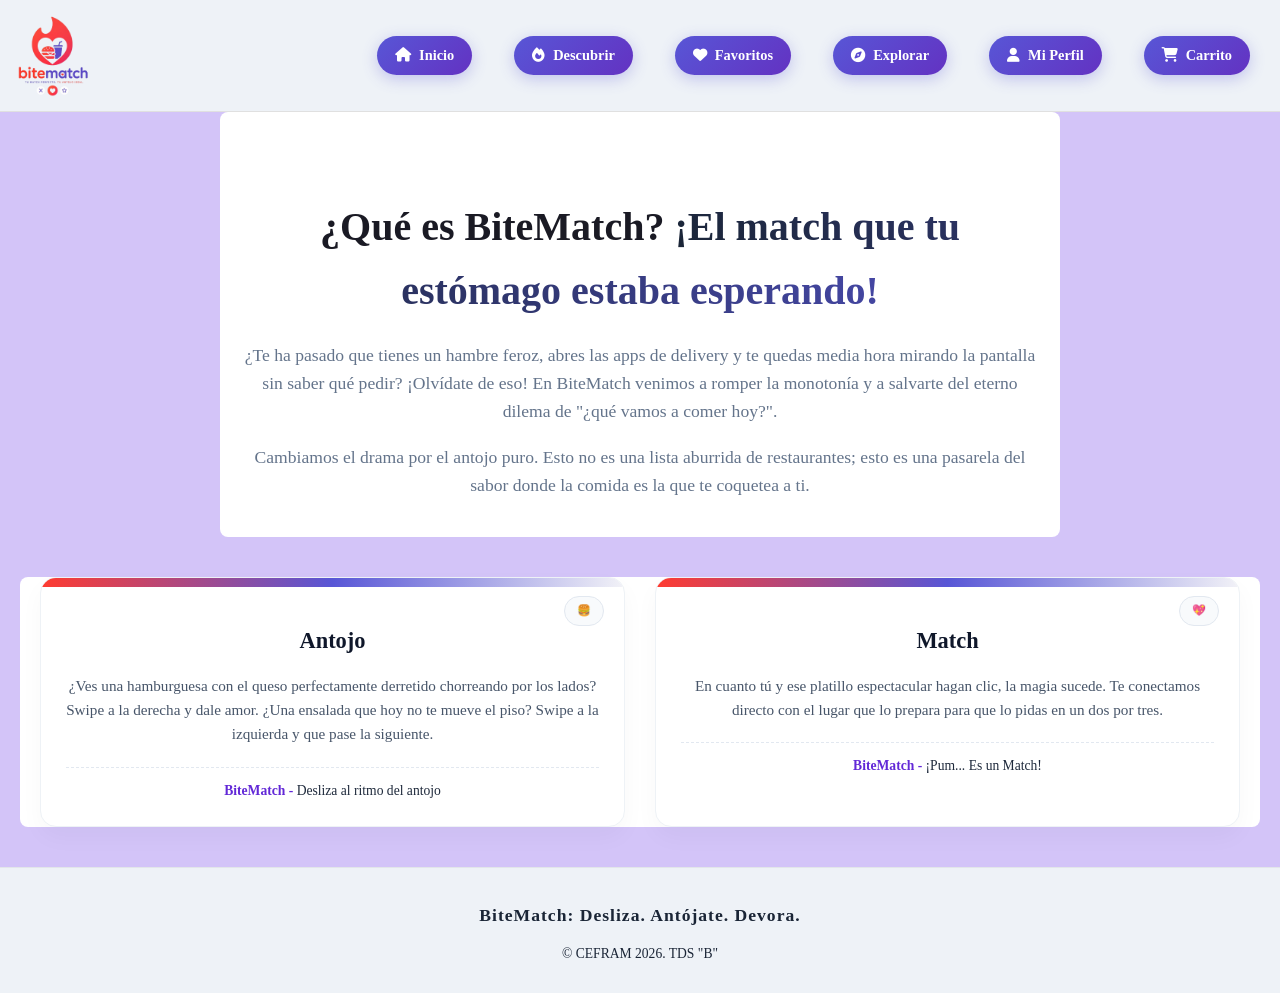
==== commit 91e4ed7c: "Fix HTML encoding issues in index.html" ====
--- a/index.html
+++ b/index.html
@@ -11,7 +11,7 @@
 
  <header class="main-header">
     <div class="logo-container">
-        <img src="../imagen/Logo-removebg-preview.png" alt="Logo de BiteMatch">
+        <img src="Logo-removebg-preview.png" alt="Logo de BiteMatch">
     </div>
 
     <!-- Botón de 3 puntos para celular -->
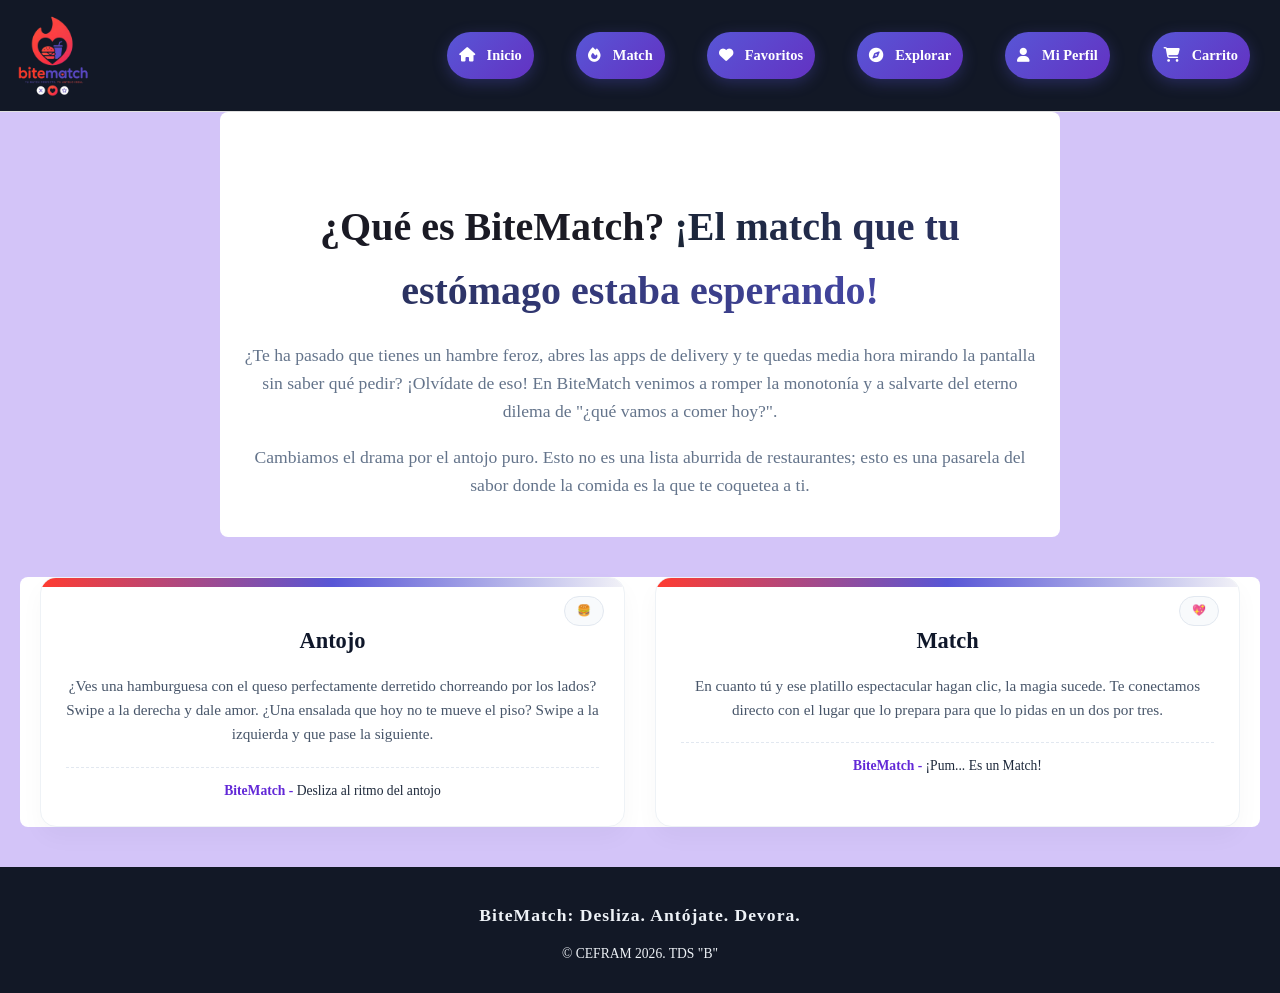
==== commit b7eb3127: "Fix HTML encoding issues in index.html" ====
--- a/index.html
+++ b/index.html
@@ -22,7 +22,7 @@
     <!-- Menú de navegación -->
     <nav class="nav-menu" id="navMenu">
         <a href="index.html"><i class="fa-solid fa-house"></i> Inicio</a>
-        <a href="2descubre.html"><i class="fa-solid fa-fire"></i> Descubrir</a>
+        <a href="2descubre.html"><i class="fa-solid fa-fire"></i> Match</a>
         <a href="favoritos.html"><i class="fa-solid fa-heart"></i> Favoritos</a>
         <a href="explorar.html"><i class="fa-solid fa-compass"></i> Explorar</a> 
         <a href="miperfil.html"><i class="fa-solid fa-user"></i> Mi Perfil</a>
--- a/estilos.css
+++ b/estilos.css
@@ -1,8 +1,9 @@
-@font-face { font-family : "Jupiteroid"; src: url(jupiteroid/Jupiteroid-Bold.ttf); font-weight: bold;}
+@font-face { font-family : "Jupiteroid"; src: url(jupiteroid/Jupiteroid-Regular.ttf); font-weight: bold;}
 body { font-family: "Jupiteroid", san-serif ; line-height: 1.6; margin: 0; padding: 0; background: #D3C4F8; background-attachment: fixed; align-items: center; color: #333333; }
-.main-header { background:#EEF2F7; color: #EEF2F7; padding: 1rem; align-items: center; text-align: center; display: flex; justify-content: space-between; padding: 8px 5px;  border-bottom: 1px solid #e0e0e0;}
+html, body { max-width: 100% !important; overflow-x: hidden !important;}
+.main-header { background:#121826; color: #121826; padding: 1rem; align-items: center; text-align: center; display: flex; justify-content: space-between; padding: 8px 5px;  border-bottom: 1px solid #e0e0e0;}
 .logo-container img { max-height: 95px; width: auto; display: block;}
-.nav-menu { background:#EEF2F7; padding: 5px 10px; text-align: center; display: flex; gap: 12px; }
+.nav-menu { background:#121826; padding: 5px 10px; text-align: center; display: flex; gap: 12px; }
 .nav-menu a { color: whitesmoke; margin: 0 15px; text-decoration: none; font-weight: bold;  font-size: 14px; text-shadow: black; padding: 0.1px 11px} 
 nav a:hover { color: #5856D6;  text-decoration: underline;}
 section {text-align: center; padding: 20px; max-width: 800px; margin: auto; background: white; margin-top: 20px; border-radius: 8px; }
@@ -24,65 +25,105 @@
 }
 
 /* REGLAS ESPECÍFICAS PARA CELULARES (Menú Desplegable) */
+
 @media (max-width: 768px) {
     .main-header {
+        background-color: #121826 !important; 
         position: relative;
+        display: flex !important;
         justify-content: space-between !important;
         align-items: center !important;
-        padding: 10px 15px !important;
-    }
-
-    /* Mostrar botón de 3 puntos en móviles */
+        padding: 12px 20px !important;
+        border-bottom: 2px solid #5856D6 !important;
+    }
     .menu-toggle {
         display: block !important;
-    }
-
-    /* Menú vertical oculto por defecto */
+        color: #ffffff !important;
+        background: #5856D6 !important; /* Fondo morado para que resalte súper bien */
+        font-size: 20px !important;
+        padding: 8px 14px !important;
+        border-radius: 10px !important;
+        box-shadow: 0 4px 10px rgba(88, 86, 214, 0.4);
+    }
+
+    /* Menú vertical flotante desplegable */
     .nav-menu {
-        display: none !important; /* Se oculta hasta hacer clic */
+        display: none !important; 
         position: absolute;
         top: 100%;
         left: 0;
         width: 100%;
-        background-color: #1A2536;
+        background-color: #1A2536 !important;
         flex-direction: column !important;
         align-items: stretch !important;
-        gap: 5px !important;
+        gap: 8px !important;
         padding: 15px !important;
-        box-shadow: 0 10px 25px rgba(0, 0, 0, 0.3);
+        box-shadow: 0 10px 25px rgba(0, 0, 0, 0.4);
         border-bottom: 3px solid #5856D6;
-        z-index: 100;
-    }
-
-    /* Clase activa que muestra el menú desplegado */
+        z-index: 1000;
+    }
+
     .nav-menu.active {
         display: flex !important;
     }
 
-    /* Estilo de las opciones apiladas estilo la imagen enviada */
     .nav-menu a {
         display: flex !important;
         align-items: center;
         gap: 12px;
         color: #f1f5f9 !important;
         padding: 12px 16px !important;
-        margin: 2px 0 !important;
+        margin: 0 !important;
         width: auto !important;
-        text-align: left !important;
         border-radius: 12px;
-        background: rgba(255, 255, 255, 0.03);
+        background: rgba(255, 255, 255, 0.05);
         font-size: 15px;
-        transition: all 0.2s ease;
-    }
-
-    .nav-menu a:hover, 
-    .nav-menu a:active {
-        background: #5856D6 !important;
-        color: white !important;
-        padding-left: 20px !important;
-    }
-}
-
+    }
+    .favoritos-container, 
+    .carrito-container,
+    .tinder-section {
+        max-width: 92% !important;
+        margin: 15px auto !important;
+        padding: 15px !important;
+        box-sizing: border-box !important;
+    }
+
+    .favoritos-container .registro,
+    .carrito-container .registro {
+        flex-wrap: wrap !important;
+        max-width: 100% !important;
+        box-sizing: border-box !important;
+        overflow: hidden;
+    }
+
+    .favoritos-container .datos,
+    .carrito-container .datos {
+        min-width: 0 !important;
+        flex: 1 1 150px !important;
+    }
+  .match-popup {
+        position: fixed !important;
+        top: 0 !important;
+        left: 0 !important;
+        width: 100% !important;
+        height: 100% !important;
+        display: flex !important;
+        justify-content: center !important;
+        align-items: center !important;
+        background-color: rgba(0, 0, 0, 0.85) !important;
+        margin: 0 !important;
+        box-sizing: border-box !important;
+        z-index: 9999 !important; 
+    }
+
+    .match-popup .match-content {
+        width: 90% !important;
+        max-width: 310px !important;
+        margin: auto !important;
+        padding: 20px !important;
+        box-sizing: border-box !important;
+    }
+}
 :root {
             --primary-red: #ff4b4b;
             --primary-purple: #6332c2;
@@ -219,7 +260,7 @@
     color: #6228d7;
 }
 .main-footer {
-    background-color:#EEF2F7; 
+    background-color:#121826; 
     text-align: center;
     padding: 15px 20px;
     margin-top: 40px;
@@ -228,13 +269,13 @@
 .main-footer .slogan {
     font-size: 1.1rem;
     font-weight: bold;
-    color: #1a2536;
+    color:#EEF2F7;
     letter-spacing: 1px;
     margin-bottom: 5px;
 }
 .main-footer .copyright {
     font-size: 0.85rem;
-    color: #1a2536;
+    color: #EEF2F7;
 }
 
 /* 2.SECCIÓN : BÚSQUEDA, FILTROS Y BURBUJAS*/
@@ -672,7 +713,7 @@
     }
 }
 /* ==========================================================================
-   ESTILO MODERNO TIPO APP DE DELIVERY (PedidosYa / Temu) PARA EL CARRITO
+   ESTILO MODERNO TIPO APP DE DELIVERY PARA EL CARRITO
    ========================================================================== */
 
 .carrito-container {
@@ -686,8 +727,6 @@
     text-align: left;
     font-family: "Jupiteroid", sans-serif;
 }
-
-/* Encabezado limpio con estilo app */
 .carrito-container .encabezado {
     display: flex;
     align-items: center;
@@ -704,7 +743,6 @@
     font-weight: 800;
 }
 
-/* Contador estilo badge moderno */
 .carrito-container .contador {
     background: #FF3B30;
     color: white;
@@ -715,7 +753,7 @@
     box-shadow: 0 4px 10px rgba(255, 59, 48, 0.25);
 }
 
-/* Mensaje de carrito vacío */
+
 .carrito-container #mensajeVacio {
     color: #64748b;
     font-size: 1rem;
@@ -723,7 +761,6 @@
     margin: 40px 0;
 }
 
-/* Lista de productos tipo "item de pedido" */
 .carrito-container #listaFavoritos {
     display: grid;
     gap: 12px;
@@ -886,25 +923,91 @@
         flex-direction: column-reverse;
     }
 }
+.modal {
+    display: none;
+    position: fixed;
+    z-index: 1000;
+    inset: 0;
+    background-color: rgba(0, 0, 0, 0.65);
+    justify-content: center;
+    align-items: center;
+    padding: 20px;
+}
+
+.modal.show {
+    display: flex;
+}
+
+.modal-contenido {
+    width: 100%;
+    max-width: 430px;
+    background-color: white;
+    border-radius: 18px;
+    padding: 28px;
+    position: relative;
+    box-shadow: 0 5px 25px rgba(0, 0, 0, 0.3);
+}
+
+.cerrar-modal {
+    position: absolute;
+    top: 10px;
+    right: 15px;
+    border: none;
+    background: transparent;
+    color: #555;
+    font-size: 28px;
+    cursor: pointer;
+}
+
+.modal-contenido label {
+    display: block;
+    margin-top: 15px;
+    margin-bottom: 6px;
+    font-weight: bold;
+}
+
+.modal-contenido input,
+.modal-contenido select {
+    width: 100%;
+    padding: 12px;
+    border: 1px solid #ccc;
+    border-radius: 8px;
+    font-size: 15px;
+}
+
+.aviso-pago {
+    padding: 12px;
+    border-radius: 8px;
+    background-color: #fff3cd;
+    color: #664d03;
+    font-size: 14px;
+}
+
+.btn-confirmar {
+    width: 100%;
+    margin-top: 22px;
+    background: linear-gradient(135deg, #16a34a, #15803d);
+}
+
 /* ==========================================================================
    BOTONES DEL MENÚ 
    ========================================================================== */
 
 .nav-menu a {
-    background: linear-gradient(135deg, #5856D6, #6332c2); /* Degradado morado base */
+    background: linear-gradient(135deg, #5856D6, #6332c2); 
     color: #ffffff !important;
-    padding: 8px 18px !important;
-    border-radius: 50px !important; /* Forma de píldora redondeada */
+    padding: 12px 12px !important; 
+    font-size: 0.9rem !important;    
+    border-radius: 50px !important;
     font-weight: 700;
-    font-size: 0.9rem;
     box-shadow: 0 4px 15px rgba(88, 86, 214, 0.3);
     transition: all 0.3s cubic-bezier(0.25, 0.8, 0.25, 1);
     display: inline-flex;
     align-items: center;
-    gap: 8px;
+    gap: 12px;                        
     text-decoration: none !important;
-}
-
+    white-space: nowrap !important;  
+}
 .nav-menu a:hover {
     background: linear-gradient(135deg, #FF3B30, #e03126); /* Cambia a rojo al pasar el cursor */
     transform: translateY(-2px);
